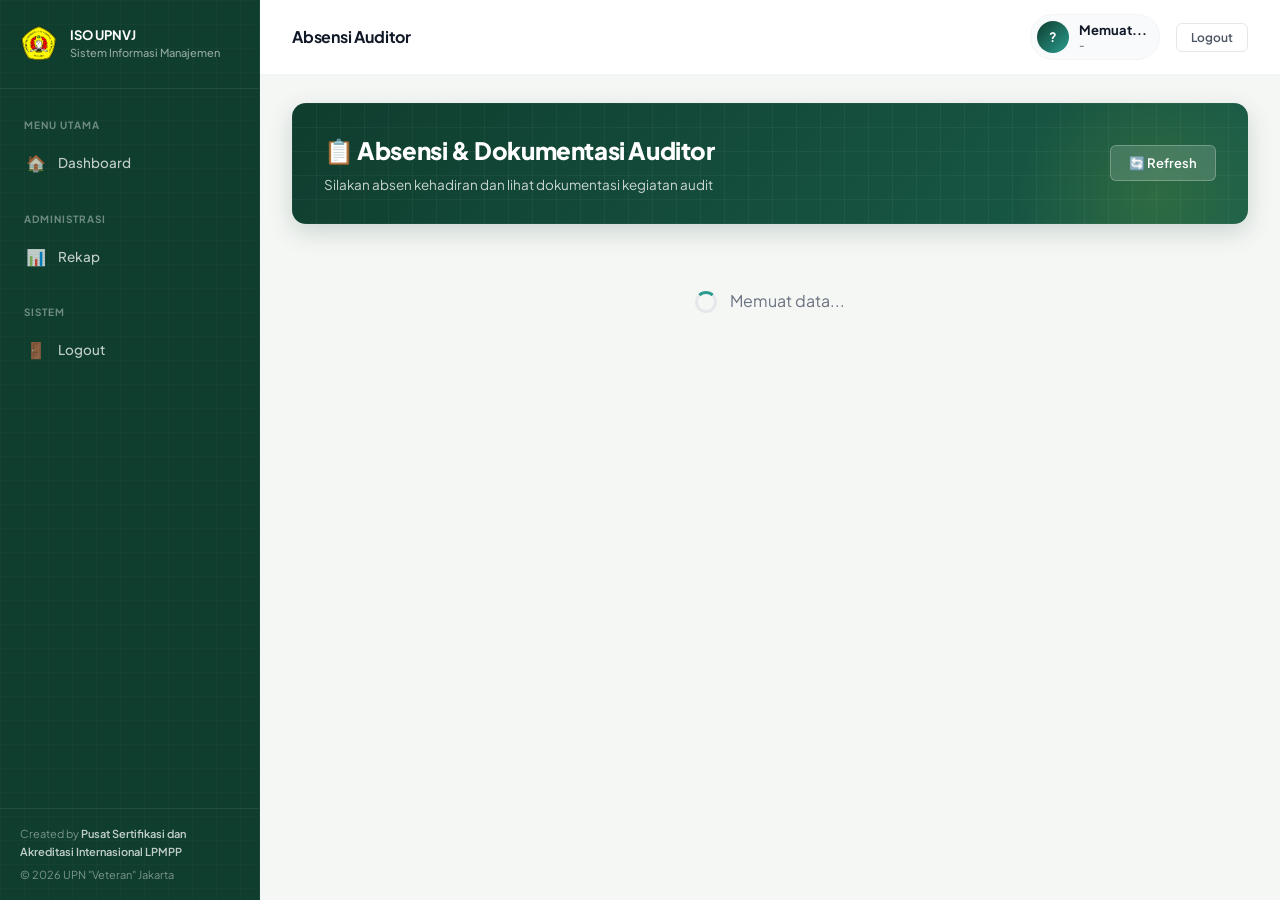
==== absensi.html @ cb674e56 "absensi tampilan" ====
<!DOCTYPE html>
<html lang="id">
<head>
  <meta charset="UTF-8">
  <meta name="viewport" content="width=device-width, initial-scale=1.0">
  <title>Absensi Auditor - Sistem Informasi Manajemen ISO UPNVJ</title>
  <link rel="stylesheet" href="assets/css/style.css">
  <link rel="icon" type="image/png" href="assets/img/logo-upn.png">
</head>
<body>

<div class="dashboard-layout">

  <!-- SIDEBAR -->
  <aside class="sidebar">
    <div class="sidebar-header">
      <div class="sidebar-brand">
        <img src="assets/img/logo-upn.png" alt="UPNVJ">
        <div class="sidebar-brand-text">
          ISO UPNVJ
          <small>Sistem Informasi Manajemen</small>
        </div>
      </div>
    </div>
    
    <nav class="sidebar-menu">
      <div class="sidebar-section-title">Menu Utama</div>
      <a href="dashboard.html"><span class="sidebar-menu-icon">🏠</span> Dashboard</a>
      <a href="verifikasi.html" id="sidebar-verifikasi" style="display:none;"><span class="sidebar-menu-icon">✅</span> Verifikasi</a>
      <a href="audit.html" id="sidebar-audit" style="display:none;"><span class="sidebar-menu-icon">🔍</span> Audit</a>
      <a href="absensi.html" class="active" id="sidebar-absensi" style="display:none;"><span class="sidebar-menu-icon">📋</span> Absensi</a>
      
      <div class="sidebar-section-title" style="margin-top:12px;">Administrasi</div>
      <a href="rekap.html"><span class="sidebar-menu-icon">📊</span> Rekap</a>
      <a href="manage-user.html" id="sidebar-manage-user" style="display:none;"><span class="sidebar-menu-icon">👥</span> Kelola User</a>
      <a href="manage-rtl.html" id="sidebar-manage-rtl" style="display:none;"><span class="sidebar-menu-icon">🔗</span> Kelola Link RTL</a>
      
      <div class="sidebar-section-title" style="margin-top:12px;">Sistem</div>
      <a href="#" onclick="logout();return false;"><span class="sidebar-menu-icon">🚪</span> Logout</a>
    </nav>
    
    <div class="sidebar-footer">
      Created by <strong>Pusat Sertifikasi dan Akreditasi Internasional LPMPP</strong>
      <div style="margin-top:6px;">© 2026 UPN "Veteran" Jakarta</div>
    </div>
  </aside>
  
  <!-- MAIN AREA -->
  <main class="main-area">
    
    <div class="topbar">
      <div class="topbar-left">
        <div class="topbar-page-title">Absensi Auditor</div>
      </div>
      <div class="topbar-right">
        <div class="user-chip">
          <div class="user-avatar" id="user-avatar">?</div>
          <div class="user-info">
            <div class="user-info-name" id="user-name">Memuat...</div>
            <div class="user-info-role" id="user-role">-</div>
          </div>
        </div>
        <button class="logout-btn" onclick="logout()">Logout</button>
      </div>
    </div>
    
    <div class="content">
      
      <!-- Page Header -->
      <div class="page-header">
        <div class="page-header-content">
          <div>
            <h1>📋 Absensi & Dokumentasi Auditor</h1>
            <p>Silakan absen kehadiran dan lihat dokumentasi kegiatan audit</p>
          </div>
          <div class="page-header-actions">
            <button class="btn" onclick="loadLinks(true)">🔄 Refresh</button>
          </div>
        </div>
      </div>
      
      <!-- Loading State -->
      <div id="loading" class="loading" style="padding:40px;">
        <span class="spinner"></span> Memuat data...
      </div>
      
      <!-- Card Absensi -->
      <div class="card" id="card-absensi" style="display:none;">
        <div class="card-header">
          <h2>📋 Link Absensi Auditor</h2>
          <span class="badge badge-info">Wajib Diisi</span>
        </div>
        <div style="margin-top:16px;">
          <p style="font-size:14px;color:#374151;line-height:1.6;margin-bottom:16px;">
            Silakan buka link di bawah untuk mengisi absensi kehadiran Anda sebagai auditor.
          </p>
          <div style="background:#F9FAFB;padding:14px;border-radius:8px;margin-bottom:16px;">
            <div style="font-size:11px;color:#6B7280;text-transform:uppercase;letter-spacing:0.5px;font-weight:700;margin-bottom:6px;">🔗 Link Absensi</div>
            <a id="link-absensi-url" href="#" target="_blank" style="color:#1E40AF;font-size:13px;word-break:break-all;display:block;margin-bottom:12px;">-</a>
          </div>
          <a id="btn-buka-absensi" href="#" target="_blank" class="btn btn-primary" style="background:#D97706;">
            🔗 Buka Link Absensi
          </a>
        </div>
      </div>
      
      <!-- Card Dokumentasi -->
      <div class="card" id="card-dokumentasi" style="display:none;background:linear-gradient(135deg,#ECFDF5 0%,#F0FDF4 100%);border-left:4px solid #059669;">
        <div class="card-header" style="border-bottom:1px solid #A7F3D0;">
          <h2 style="color:#065F46;">📸 Dokumentasi Kegiatan</h2>
          <span class="badge badge-success">Tersedia</span>
        </div>
        <div style="margin-top:16px;">
          <p style="font-size:14px;color:#064E3B;line-height:1.6;margin-bottom:16px;">
            Dokumentasi kegiatan audit dapat dilihat di link berikut. Silakan buka untuk melihat foto, video, dan materi terkait.
          </p>
          <div style="background:white;padding:14px;border-radius:8px;margin-bottom:16px;">
            <div style="font-size:11px;color:#6B7280;text-transform:uppercase;letter-spacing:0.5px;font-weight:700;margin-bottom:6px;">🔗 Link Dokumentasi</div>
            <a id="link-dokumentasi-url" href="#" target="_blank" style="color:#1E40AF;font-size:13px;word-break:break-all;display:block;margin-bottom:12px;">-</a>
          </div>
          <a id="btn-buka-dokumentasi" href="#" target="_blank" class="btn btn-primary" style="background:#059669;">
            📸 Buka Dokumentasi
          </a>
        </div>
      </div>
      
      <!-- Empty State (kalau tidak ada link) -->
      <div class="card" id="card-empty" style="display:none;">
        <div class="empty-state" style="padding:60px 20px;">
          <div style="font-size:48px;margin-bottom:12px;">📭</div>
          <h3 style="color:#374151;margin-bottom:8px;">Belum Ada Link Absensi & Dokumentasi</h3>
          <p style="color:#6B7280;font-size:14px;">Administrator belum mengatur link absensi atau dokumentasi untuk tahun ini.</p>
          <p style="color:#6B7280;font-size:13px;margin-top:8px;">Silakan hubungi admin ISO untuk informasi lebih lanjut.</p>
        </div>
      </div>
      
    </div>
  </main>
</div>

<script src="assets/js/config.js"></script>
<script src="assets/js/api.js"></script>
<script src="assets/js/absensi.js"></script>

</body>
</html>
---- assets/css/style.css ----
@import url('https://fonts.googleapis.com/css2?family=Plus+Jakarta+Sans:wght@300;400;500;600;700;800&display=swap');

:root {
  --green-darkest: #0A2A1F;
  --green-dark: #0F3D2E;
  --green-primary: #1A5D4A;
  --green-medium: #2A9D8F;
  --green-light: #7DCFB6;
  --green-accent: #A7D129;
  --cream: #F5F7F5;
  --white: #FFFFFF;
  --gray-50: #F9FAFB;
  --gray-100: #F3F4F6;
  --gray-200: #E5E7EB;
  --gray-300: #D1D5DB;
  --gray-400: #9CA3AF;
  --gray-500: #6B7280;
  --gray-600: #4B5563;
  --gray-700: #374151;
  --gray-800: #1F2937;
  --gray-900: #111827;
  --success: #059669;
  --success-bg: #D1FAE5;
  --warning: #D97706;
  --warning-bg: #FEF3C7;
  --danger: #DC2626;
  --danger-bg: #FEE2E2;
  --info: #0891B2;
  --info-bg: #CFFAFE;
  --shadow-sm: 0 1px 2px rgba(0,0,0,0.05);
  --shadow-md: 0 4px 6px rgba(0,0,0,0.07);
  --shadow-lg: 0 10px 25px rgba(0,0,0,0.08);
  --shadow-xl: 0 20px 40px rgba(0,0,0,0.1);
  --radius-sm: 6px;
  --radius-md: 10px;
  --radius-lg: 14px;
  --radius-xl: 20px;
}

* { margin: 0; padding: 0; box-sizing: border-box; }

body {
  font-family: 'Plus Jakarta Sans', -apple-system, BlinkMacSystemFont, 'Segoe UI', Roboto, sans-serif;
  background: var(--cream);
  color: var(--gray-800);
  line-height: 1.6;
  -webkit-font-smoothing: antialiased;
}

a { color: inherit; text-decoration: none; }

/* ============================================
   LOGIN PAGE - SPLIT LAYOUT
   ============================================ */

.login-wrapper {
  min-height: 100vh;
  display: grid;
  grid-template-columns: 55% 45%;
}

.login-left {
  background: var(--white);
  padding: 48px 72px;
  display: flex;
  flex-direction: column;
  justify-content: space-between;
  min-height: 100vh;
}

.login-brand {
  display: flex;
  align-items: center;
  gap: 12px;
}

.login-brand img {
  height: 48px;
  width: auto;
}

.login-brand-text {
  font-size: 15px;
  font-weight: 700;
  color: var(--green-dark);
  line-height: 1.3;
}

.login-brand-text small {
  display: block;
  font-size: 12px;
  font-weight: 500;
  color: var(--gray-500);
  margin-top: 2px;
}

.login-form-container {
  max-width: 440px;
  width: 100%;
  margin: 0 auto;
  padding: 40px 0;
}

/* Welcome Banner - Deep Green */
.welcome-banner {
  background: linear-gradient(135deg, #0F3D2E 0%, #1A5D4A 100%);
  color: white;
  padding: 32px 36px;
  border-radius: 18px;
  margin-bottom: 32px;
  position: relative;
  overflow: hidden;
  box-shadow: 0 12px 32px rgba(15, 61, 46, 0.22);
}

.welcome-banner::before {
  content: '';
  position: absolute;
  inset: 0;
  background-image: 
    linear-gradient(rgba(255,255,255,0.05) 1px, transparent 1px),
    linear-gradient(90deg, rgba(255,255,255,0.05) 1px, transparent 1px);
  background-size: 24px 24px;
  pointer-events: none;
}

.welcome-banner::after {
  content: '';
  position: absolute;
  top: -50%;
  right: -20%;
  width: 280px;
  height: 280px;
  background: radial-gradient(circle, rgba(167,209,41,0.18) 0%, transparent 70%);
  pointer-events: none;
}

.welcome-banner-content {
  position: relative;
  z-index: 1;
}

.welcome-banner h1 {
  font-size: 28px;
  font-weight: 800;
  color: white;
  margin-bottom: 8px;
  letter-spacing: -0.5px;
  line-height: 1.2;
}

.welcome-banner p {
  font-size: 14px;
  color: rgba(255,255,255,0.78);
  line-height: 1.55;
  font-weight: 400;
  max-width: 380px;
}

.welcome-banner-accent {
  display: inline-block;
  width: 44px;
  height: 4px;
  background: #A7D129;
  border-radius: 2px;
  margin-top: 18px;
}

.google-btn-container {
  display: flex;
  justify-content: center;
  margin-bottom: 24px;
}

.google-btn-container > div {
  width: 100% !important;
  max-width: 400px;
}

.login-info {
  background: linear-gradient(135deg, #ECFDF5 0%, #F0FDF4 100%);
  border: 1px solid #A7F3D0;
  border-left: 4px solid #2A9D8F;
  color: #0F3D2E;
  padding: 14px 18px;
  border-radius: 10px;
  font-size: 13px;
  display: flex;
  gap: 10px;
  align-items: flex-start;
  line-height: 1.5;
}

.login-info-icon {
  font-size: 18px;
  flex-shrink: 0;
  line-height: 1;
}

.login-message {
  margin-top: 16px;
  font-size: 14px;
}

.login-footer {
  font-size: 12px;
  color: var(--gray-400);
  line-height: 1.7;
}

.login-footer .credit {
  color: var(--gray-600);
  font-weight: 500;
  margin-bottom: 6px;
}

.login-footer .credit strong {
  color: var(--green-dark);
  font-weight: 700;
}

/* Right Panel - Deep Green Branding */
.login-right {
  background: #0F3D2E;
  position: relative;
  overflow: hidden;
  display: flex;
  align-items: center;
  justify-content: center;
  padding: 60px 56px;
}

.login-right::before {
  content: '';
  position: absolute;
  inset: 0;
  background-image: 
    linear-gradient(rgba(255,255,255,0.04) 1px, transparent 1px),
    linear-gradient(90deg, rgba(255,255,255,0.04) 1px, transparent 1px);
  background-size: 32px 32px;
  pointer-events: none;
}

.login-right::after {
  content: '';
  position: absolute;
  top: -30%;
  right: -20%;
  width: 500px;
  height: 500px;
  background: radial-gradient(circle, rgba(42,157,143,0.25) 0%, transparent 70%);
  pointer-events: none;
}

.login-right-content {
  position: relative;
  z-index: 1;
  max-width: 440px;
  width: 100%;
}

.preview-card {
  background: rgba(255,255,255,0.98);
  border-radius: 20px;
  padding: 28px;
  box-shadow: 0 30px 60px rgba(0,0,0,0.3);
  margin-bottom: 40px;
  backdrop-filter: blur(10px);
}

.preview-card-header {
  display: flex;
  align-items: center;
  gap: 10px;
  padding-bottom: 16px;
  border-bottom: 1px solid var(--gray-100);
  margin-bottom: 20px;
}

.preview-card-header img {
  height: 28px;
}

.preview-card-title {
  font-size: 13px;
  font-weight: 700;
  color: #0F3D2E;
  letter-spacing: 0.3px;
}

.preview-stats {
  display: flex;
  justify-content: space-between;
  margin-bottom: 18px;
}

.preview-stat {
  text-align: center;
  flex: 1;
}

.preview-stat-value {
  font-size: 26px;
  font-weight: 800;
  color: #0F3D2E;
  line-height: 1;
  margin-bottom: 6px;
}

.preview-stat-label {
  font-size: 10px;
  text-transform: uppercase;
  letter-spacing: 0.6px;
  color: var(--gray-500);
  font-weight: 700;
}

.preview-progress-label {
  display: flex;
  justify-content: space-between;
  font-size: 11px;
  color: var(--gray-600);
  margin-bottom: 6px;
  font-weight: 600;
}

.preview-progress-bar {
  background: var(--gray-100);
  height: 8px;
  border-radius: 4px;
  overflow: hidden;
}

.preview-progress-fill {
  height: 100%;
  background: linear-gradient(90deg, #2A9D8F, #A7D129);
  width: 89%;
  border-radius: 4px;
}

.login-tagline {
  text-align: center;
  color: rgba(255,255,255,0.9);
}

.login-tagline h2 {
  font-size: 20px;
  font-weight: 700;
  line-height: 1.4;
  margin-bottom: 12px;
  letter-spacing: -0.3px;
}

.login-tagline p {
  font-size: 13px;
  color: rgba(255,255,255,0.65);
  line-height: 1.6;
}

.login-tagline-highlight {
  color: #A7D129;
  font-weight: 700;
}

/* ============================================
   NAVBAR (halaman lain)
   ============================================ */

.navbar {
  background: #0F3D2E;
  color: white;
  padding: 16px 0;
  box-shadow: var(--shadow-sm);
  position: sticky;
  top: 0;
  z-index: 100;
}

.navbar .container {
  max-width: 1200px;
  margin: 0 auto;
  padding: 0 24px;
  display: flex;
  justify-content: space-between;
  align-items: center;
}

.navbar-brand {
  font-size: 16px;
  font-weight: 700;
  display: flex;
  align-items: center;
  gap: 10px;
}

.navbar-brand img {
  height: 32px;
}

.navbar-user {
  display: flex;
  align-items: center;
  gap: 16px;
  font-size: 13px;
}

.navbar-user a {
  color: rgba(255,255,255,0.85);
  font-size: 13px;
  padding: 6px 12px;
  border-radius: 6px;
  transition: all 0.2s;
}

.navbar-user a:hover {
  background: rgba(255,255,255,0.1);
  color: white;
}

.navbar-user button {
  background: rgba(255,255,255,0.15);
  border: 1px solid rgba(255,255,255,0.2);
  color: white;
  padding: 6px 14px;
  border-radius: 6px;
  cursor: pointer;
  font-size: 13px;
  font-family: inherit;
  font-weight: 500;
  transition: all 0.2s;
}

.navbar-user button:hover {
  background: rgba(255,255,255,0.25);
}

.main-container {
  max-width: 1200px;
  margin: 0 auto;
  padding: 32px 24px;
}

.card {
  background: white;
  border-radius: 14px;
  padding: 24px;
  box-shadow: var(--shadow-sm);
  margin-bottom: 20px;
  border: 1px solid var(--gray-100);
}

.card-header {
  display: flex;
  justify-content: space-between;
  align-items: center;
  margin-bottom: 20px;
  padding-bottom: 16px;
  border-bottom: 1px solid var(--gray-100);
}

.card-header h2 {
  font-size: 17px;
  font-weight: 700;
  color: var(--gray-900);
  letter-spacing: -0.2px;
}

.btn {
  display: inline-flex;
  align-items: center;
  gap: 6px;
  padding: 9px 18px;
  border-radius: 6px;
  border: none;
  cursor: pointer;
  font-size: 13px;
  font-weight: 600;
  text-decoration: none;
  transition: all 0.2s;
  font-family: inherit;
  white-space: nowrap;
}

.btn-primary { background: #0F3D2E; color: white; }
.btn-primary:hover { background: #1A5D4A; transform: translateY(-1px); box-shadow: var(--shadow-md); }

.btn-secondary { background: var(--gray-100); color: var(--gray-700); }
.btn-secondary:hover { background: var(--gray-200); }

.btn-danger { background: var(--danger); color: white; }
.btn-danger:hover { background: #B91C1C; }

.btn-sm { padding: 6px 12px; font-size: 12px; }
.btn:disabled { opacity: 0.5; cursor: not-allowed; }

.table-wrapper { overflow-x: auto; }

table { width: 100%; border-collapse: collapse; font-size: 14px; }

table th {
  background: var(--gray-50);
  color: var(--gray-600);
  text-align: left;
  padding: 12px 16px;
  font-weight: 700;
  font-size: 11px;
  text-transform: uppercase;
  letter-spacing: 0.5px;
  border-bottom: 2px solid var(--gray-100);
  white-space: nowrap;
}

table td {
  padding: 14px 16px;
  border-bottom: 1px solid var(--gray-100);
  vertical-align: middle;
}

table tr:hover { background: var(--gray-50); }

.badge {
  display: inline-flex;
  align-items: center;
  gap: 4px;
  padding: 4px 10px;
  border-radius: 100px;
  font-size: 11px;
  font-weight: 700;
  white-space: nowrap;
  letter-spacing: 0.2px;
}

.badge-success { background: var(--success-bg); color: #065F46; }
.badge-warning { background: var(--warning-bg); color: #92400E; }
.badge-danger  { background: var(--danger-bg); color: #991B1B; }
.badge-info    { background: var(--info-bg); color: #155E75; }
.badge-gray    { background: var(--gray-100); color: var(--gray-600); }

.form-group { margin-bottom: 20px; }

.form-group label {
  display: block;
  margin-bottom: 6px;
  color: var(--gray-700);
  font-weight: 600;
  font-size: 13px;
}

.form-group input,
.form-group textarea,
.form-group select {
  width: 100%;
  padding: 10px 14px;
  border: 1.5px solid var(--gray-200);
  border-radius: 6px;
  font-size: 14px;
  font-family: inherit;
  transition: all 0.2s;
  background: white;
}

.form-group input:focus,
.form-group textarea:focus,
.form-group select:focus {
  outline: none;
  border-color: #2A9D8F;
  box-shadow: 0 0 0 4px rgba(42,157,143,0.12);
}

.form-group textarea { resize: vertical; min-height: 80px; }
.form-hint { font-size: 12px; color: var(--gray-500); margin-top: 4px; }

.filters {
  display: flex;
  gap: 10px;
  margin-bottom: 20px;
  flex-wrap: wrap;
  align-items: center;
}

.filters label { font-size: 13px; font-weight: 600; color: var(--gray-600); }

.filters select,
.filters input {
  padding: 9px 14px;
  border: 1.5px solid var(--gray-200);
  border-radius: 6px;
  font-size: 13px;
  font-family: inherit;
  background: white;
  transition: all 0.2s;
}

.filters select:focus,
.filters input:focus {
  outline: none;
  border-color: #2A9D8F;
  box-shadow: 0 0 0 4px rgba(42,157,143,0.12);
}

.progress-section { margin-bottom: 10px; }

.progress-stats {
  display: flex;
  justify-content: space-between;
  align-items: center;
  margin-bottom: 12px;
  font-size: 13px;
  color: var(--gray-600);
}

.progress-stats strong {
  color: #0F3D2E;
  font-size: 22px;
  font-weight: 800;
}

.progress-bar {
  background: var(--gray-100);
  height: 12px;
  border-radius: 6px;
  overflow: hidden;
}

.progress-fill {
  background: linear-gradient(90deg, #2A9D8F, #A7D129);
  height: 100%;
  transition: width 0.6s ease;
  border-radius: 6px;
}

.alert {
  padding: 12px 16px;
  border-radius: 10px;
  margin-bottom: 16px;
  font-size: 13px;
  border-left: 4px solid;
}

.alert-success { background: var(--success-bg); color: #065F46; border-color: var(--success); }
.alert-error   { background: var(--danger-bg); color: #991B1B; border-color: var(--danger); }
.alert-info    { background: var(--info-bg); color: #155E75; border-color: var(--info); }

.loading { text-align: center; padding: 40px; color: var(--gray-500); }

.spinner {
  display: inline-block;
  width: 22px;
  height: 22px;
  border: 3px solid var(--gray-200);
  border-top-color: #2A9D8F;
  border-radius: 50%;
  animation: spin 0.8s linear infinite;
  vertical-align: middle;
  margin-right: 10px;
}

@keyframes spin { to { transform: rotate(360deg); } }

.toast {
  position: fixed;
  bottom: 24px;
  right: 24px;
  background: var(--gray-900);
  color: white;
  padding: 14px 20px;
  border-radius: 10px;
  font-size: 13px;
  box-shadow: var(--shadow-xl);
  z-index: 9999;
  animation: slideIn 0.3s ease;
  font-weight: 500;
}

.toast.success { background: var(--success); }
.toast.error   { background: var(--danger); }

@keyframes slideIn {
  from { transform: translateX(100%); opacity: 0; }
  to { transform: translateX(0); opacity: 1; }
}

.empty-state { text-align: center; padding: 60px 20px; color: var(--gray-500); }
.empty-state > div:first-child { font-size: 48px; margin-bottom: 12px; }

.modal-overlay {
  position: fixed;
  inset: 0;
  background: rgba(15,23,42,0.6);
  display: none;
  align-items: center;
  justify-content: center;
  z-index: 1000;
  padding: 20px;
  backdrop-filter: blur(4px);
}

.modal-overlay.show { display: flex; }

.modal {
  background: white;
  border-radius: 14px;
  padding: 28px;
  max-width: 500px;
  width: 100%;
  max-height: 90vh;
  overflow-y: auto;
  box-shadow: var(--shadow-xl);
}

.modal h3 {
  margin-bottom: 20px;
  color: var(--gray-900);
  font-size: 18px;
  font-weight: 700;
}

.modal-actions {
  display: flex;
  gap: 10px;
  justify-content: flex-end;
  margin-top: 24px;
}

/* ============================================
   RESPONSIVE
   ============================================ */

@media (max-width: 1024px) {
  .login-wrapper { grid-template-columns: 1fr; }
  .login-right { display: none; }
  .login-left { padding: 40px 24px; }
}

@media (max-width: 768px) {
  .navbar .container { flex-direction: column; gap: 10px; align-items: flex-start; }
  .card { padding: 16px; }
  table th, table td { padding: 10px 12px; }
  .card-header { flex-direction: column; gap: 10px; align-items: flex-start; }
  .login-left { padding: 30px 20px; }
  .welcome-banner { padding: 24px; }
  .welcome-banner h1 { font-size: 22px; }
}

@media print {
  .navbar, .filters, .btn { display: none !important; }
  body { background: white; }
  .card { box-shadow: none; border: 1px solid var(--gray-200); }
}

/* ============================================
   DASHBOARD LAYOUT
   ============================================ */

.dashboard-layout {
  display: grid;
  grid-template-columns: 260px 1fr;
  min-height: 100vh;
}

/* ===== SIDEBAR ===== */
.sidebar {
  background: #0F3D2E;
  color: white;
  display: flex;
  flex-direction: column;
  position: fixed;
  top: 0;
  left: 0;
  width: 260px;
  height: 100vh;
  z-index: 100;
  overflow-y: auto;
  border-right: 1px solid rgba(255,255,255,0.05);
}

.sidebar::before {
  content: '';
  position: absolute;
  inset: 0;
  background-image: 
    linear-gradient(rgba(255,255,255,0.02) 1px, transparent 1px),
    linear-gradient(90deg, rgba(255,255,255,0.02) 1px, transparent 1px);
  background-size: 24px 24px;
  pointer-events: none;
}

.sidebar-header {
  padding: 24px 20px;
  border-bottom: 1px solid rgba(255,255,255,0.08);
  position: relative;
  z-index: 1;
}

.sidebar-brand {
  display: flex;
  align-items: center;
  gap: 12px;
}

.sidebar-brand img {
  height: 40px;
  width: auto;
}

.sidebar-brand-text {
  font-size: 13px;
  font-weight: 700;
  line-height: 1.3;
  color: white;
}

.sidebar-brand-text small {
  display: block;
  font-size: 11px;
  font-weight: 500;
  color: rgba(255,255,255,0.55);
  margin-top: 2px;
}

.sidebar-menu {
  flex: 1;
  padding: 16px 12px;
  position: relative;
  z-index: 1;
}

.sidebar-section-title {
  font-size: 10px;
  text-transform: uppercase;
  letter-spacing: 1px;
  color: rgba(255,255,255,0.4);
  font-weight: 700;
  padding: 12px 12px 6px;
}

.sidebar-menu a {
  display: flex;
  align-items: center;
  gap: 12px;
  padding: 11px 14px;
  border-radius: 8px;
  font-size: 13.5px;
  font-weight: 500;
  color: rgba(255,255,255,0.75);
  transition: all 0.15s ease;
  margin-bottom: 2px;
  position: relative;
}

.sidebar-menu a:hover {
  background: rgba(255,255,255,0.08);
  color: white;
}

.sidebar-menu a.active {
  background: rgba(167,209,41,0.15);
  color: white;
  font-weight: 600;
}

.sidebar-menu a.active::before {
  content: '';
  position: absolute;
  left: 0;
  top: 50%;
  transform: translateY(-50%);
  width: 3px;
  height: 20px;
  background: #A7D129;
  border-radius: 0 3px 3px 0;
}

.sidebar-menu-icon {
  font-size: 16px;
  width: 20px;
  text-align: center;
}

.sidebar-footer {
  padding: 16px 20px;
  border-top: 1px solid rgba(255,255,255,0.08);
  font-size: 11px;
  color: rgba(255,255,255,0.45);
  line-height: 1.6;
  position: relative;
  z-index: 1;
}

.sidebar-footer strong {
  color: rgba(255,255,255,0.75);
  font-weight: 600;
}

/* ===== MAIN AREA ===== */
.main-area {
  grid-column: 2;
  background: #F5F7F5;
  min-height: 100vh;
}

/* ===== TOPBAR ===== */
.topbar {
  background: white;
  padding: 14px 32px;
  display: flex;
  justify-content: space-between;
  align-items: center;
  border-bottom: 1px solid var(--gray-100);
  position: sticky;
  top: 0;
  z-index: 50;
}

.topbar-left {
  display: flex;
  align-items: center;
  gap: 16px;
}

.topbar-page-title {
  font-size: 16px;
  font-weight: 700;
  color: var(--gray-900);
  letter-spacing: -0.2px;
}

.topbar-right {
  display: flex;
  align-items: center;
  gap: 16px;
}

.user-chip {
  display: flex;
  align-items: center;
  gap: 10px;
  padding: 6px 12px 6px 6px;
  background: var(--gray-50);
  border-radius: 100px;
  border: 1px solid var(--gray-100);
}

.user-avatar {
  width: 32px;
  height: 32px;
  border-radius: 50%;
  background: linear-gradient(135deg, #0F3D2E, #2A9D8F);
  color: white;
  display: flex;
  align-items: center;
  justify-content: center;
  font-size: 13px;
  font-weight: 700;
}

.user-info {
  display: flex;
  flex-direction: column;
  line-height: 1.2;
}

.user-info-name {
  font-size: 13px;
  font-weight: 700;
  color: var(--gray-900);
}

.user-info-role {
  font-size: 10px;
  color: var(--gray-500);
  text-transform: uppercase;
  letter-spacing: 0.3px;
  font-weight: 600;
}

.logout-btn {
  background: transparent;
  border: 1px solid var(--gray-200);
  color: var(--gray-600);
  padding: 6px 14px;
  border-radius: 6px;
  font-size: 12px;
  font-weight: 600;
  cursor: pointer;
  font-family: inherit;
  transition: all 0.15s;
}

.logout-btn:hover {
  background: var(--danger-bg);
  border-color: var(--danger);
  color: var(--danger);
}

/* ===== CONTENT ===== */
.content {
  padding: 28px 32px;
  max-width: 1400px;
}

/* Welcome Card */
.welcome-card {
  background: linear-gradient(135deg, #0F3D2E 0%, #1A5D4A 100%);
  color: white;
  padding: 26px 30px;
  border-radius: 14px;
  margin-bottom: 24px;
  position: relative;
  overflow: hidden;
  box-shadow: 0 8px 24px rgba(15, 61, 46, 0.18);
}

.welcome-card::before {
  content: '';
  position: absolute;
  inset: 0;
  background-image: 
    linear-gradient(rgba(255,255,255,0.04) 1px, transparent 1px),
    linear-gradient(90deg, rgba(255,255,255,0.04) 1px, transparent 1px);
  background-size: 24px 24px;
  pointer-events: none;
}

.welcome-card::after {
  content: '';
  position: absolute;
  top: -40%;
  right: -10%;
  width: 300px;
  height: 300px;
  background: radial-gradient(circle, rgba(167,209,41,0.15) 0%, transparent 70%);
  pointer-events: none;
}

.welcome-card-content {
  position: relative;
  z-index: 1;
}

.welcome-card h2 {
  font-size: 22px;
  font-weight: 800;
  margin-bottom: 6px;
  letter-spacing: -0.3px;
}

.welcome-card p {
  font-size: 13.5px;
  color: rgba(255,255,255,0.78);
  line-height: 1.5;
}

/* Stat Cards Grid */
.stats-grid {
  display: grid;
  grid-template-columns: repeat(4, 1fr);
  gap: 16px;
  margin-bottom: 24px;
}

.stat-card {
  background: white;
  padding: 20px;
  border-radius: 12px;
  box-shadow: var(--shadow-sm);
  border: 1px solid var(--gray-100);
  position: relative;
  overflow: hidden;
  transition: all 0.2s;
}

.stat-card:hover {
  transform: translateY(-2px);
  box-shadow: var(--shadow-md);
}

.stat-card-header {
  display: flex;
  justify-content: space-between;
  align-items: flex-start;
  margin-bottom: 12px;
}

.stat-card-icon {
  width: 38px;
  height: 38px;
  border-radius: 10px;
  display: flex;
  align-items: center;
  justify-content: center;
  font-size: 18px;
}

.stat-card-icon.green { background: rgba(15,61,46,0.08); }
.stat-card-icon.mint  { background: rgba(42,157,143,0.12); }
.stat-card-icon.lime  { background: rgba(167,209,41,0.18); }
.stat-card-icon.amber { background: rgba(217,119,6,0.12); }

.stat-card-value {
  font-size: 28px;
  font-weight: 800;
  color: var(--gray-900);
  line-height: 1;
  margin-bottom: 6px;
  letter-spacing: -0.5px;
}

.stat-card-label {
  font-size: 12px;
  color: var(--gray-500);
  font-weight: 600;
  text-transform: uppercase;
  letter-spacing: 0.4px;
}

/* Progress Card */
.progress-card {
  background: white;
  padding: 22px 26px;
  border-radius: 12px;
  box-shadow: var(--shadow-sm);
  border: 1px solid var(--gray-100);
  margin-bottom: 24px;
}

.progress-card-header {
  display: flex;
  justify-content: space-between;
  align-items: center;
  margin-bottom: 14px;
}

.progress-card-title {
  font-size: 14px;
  font-weight: 700;
  color: var(--gray-900);
}

.progress-card-value {
  font-size: 20px;
  font-weight: 800;
  color: #0F3D2E;
}

.progress-bar-large {
  height: 14px;
  background: var(--gray-100);
  border-radius: 7px;
  overflow: hidden;
  position: relative;
}

.progress-fill-large {
  height: 100%;
  background: linear-gradient(90deg, #2A9D8F, #A7D129);
  border-radius: 7px;
  transition: width 0.8s ease;
  position: relative;
}

.progress-fill-large::after {
  content: '';
  position: absolute;
  top: 0;
  left: 0;
  right: 0;
  bottom: 0;
  background: linear-gradient(90deg, transparent, rgba(255,255,255,0.3), transparent);
  animation: shimmer 2s infinite;
}

@keyframes shimmer {
  0% { transform: translateX(-100%); }
  100% { transform: translateX(100%); }
}

/* ===== TABLE CARD ===== */
.table-card {
  background: white;
  border-radius: 12px;
  box-shadow: var(--shadow-sm);
  border: 1px solid var(--gray-100);
  overflow: hidden;
}

.table-card-header {
  padding: 20px 24px;
  display: flex;
  justify-content: space-between;
  align-items: center;
  border-bottom: 1px solid var(--gray-100);
  flex-wrap: wrap;
  gap: 12px;
}

.table-card-title {
  font-size: 15px;
  font-weight: 700;
  color: var(--gray-900);
  letter-spacing: -0.2px;
}

.table-filters {
  display: flex;
  gap: 8px;
  flex-wrap: wrap;
  align-items: center;
}

.table-filters select,
.table-filters input {
  padding: 7px 12px;
  border: 1.5px solid var(--gray-200);
  border-radius: 6px;
  font-size: 12.5px;
  font-family: inherit;
  background: white;
  transition: all 0.15s;
}

.table-filters select:focus,
.table-filters input:focus {
  outline: none;
  border-color: #2A9D8F;
  box-shadow: 0 0 0 3px rgba(42,157,143,0.1);
}

/* Table icons for file type */
.doc-name-cell {
  display: flex;
  align-items: center;
  gap: 10px;
}

.doc-icon {
  width: 30px;
  height: 30px;
  border-radius: 6px;
  display: flex;
  align-items: center;
  justify-content: center;
  font-size: 14px;
  flex-shrink: 0;
  background: var(--gray-100);
}

.doc-icon.pdf { background: #FEE2E2; }
.doc-icon.doc { background: #DBEAFE; }
.doc-icon.xls { background: #D1FAE5; }
.doc-icon.folder { background: #FEF3C7; }

/* ===== RESPONSIVE DASHBOARD ===== */
@media (max-width: 1024px) {
  .dashboard-layout {
    grid-template-columns: 1fr;
  }
  
  .sidebar {
    position: relative;
    width: 100%;
    height: auto;
  }
  
  .main-area {
    grid-column: 1;
  }
  
  .stats-grid {
    grid-template-columns: repeat(2, 1fr);
  }
  
  .content {
    padding: 20px;
  }
}

@media (max-width: 640px) {
  .stats-grid {
    grid-template-columns: 1fr;
  }
  
  .topbar {
    padding: 12px 16px;
    flex-direction: column;
    align-items: flex-start;
    gap: 10px;
  }
  
  .topbar-right {
    width: 100%;
    justify-content: space-between;
  }
  
  .user-chip {
    padding: 4px 10px 4px 4px;
  }
  
  .user-info { display: none; }
}

/* ============================================
   REKAP PAGE
   ============================================ */

.page-header {
  background: linear-gradient(135deg, #0F3D2E 0%, #1A5D4A 100%);
  color: white;
  padding: 28px 32px;
  border-radius: 14px;
  margin-bottom: 24px;
  position: relative;
  overflow: hidden;
  box-shadow: 0 8px 24px rgba(15, 61, 46, 0.18);
}

.page-header::before {
  content: '';
  position: absolute;
  inset: 0;
  background-image: 
    linear-gradient(rgba(255,255,255,0.04) 1px, transparent 1px),
    linear-gradient(90deg, rgba(255,255,255,0.04) 1px, transparent 1px);
  background-size: 24px 24px;
  pointer-events: none;
}

.page-header::after {
  content: '';
  position: absolute;
  top: -40%;
  right: -5%;
  width: 280px;
  height: 280px;
  background: radial-gradient(circle, rgba(167,209,41,0.15) 0%, transparent 70%);
  pointer-events: none;
}

.page-header-content {
  position: relative;
  z-index: 1;
  display: flex;
  justify-content: space-between;
  align-items: center;
  gap: 20px;
  flex-wrap: wrap;
}

.page-header h1 {
  font-size: 24px;
  font-weight: 800;
  margin-bottom: 6px;
  letter-spacing: -0.4px;
  color: white;
}

.page-header p {
  font-size: 13.5px;
  color: rgba(255,255,255,0.78);
  line-height: 1.5;
}

.page-header-actions {
  display: flex;
  gap: 8px;
  position: relative;
  z-index: 1;
}

.page-header-actions .btn {
  background: rgba(255,255,255,0.15);
  border: 1px solid rgba(255,255,255,0.25);
  color: white;
  backdrop-filter: blur(8px);
}

.page-header-actions .btn:hover {
  background: rgba(255,255,255,0.25);
  transform: translateY(-1px);
}

/* Score range chips */
.score-chip {
  display: inline-flex;
  align-items: center;
  gap: 6px;
  padding: 4px 10px;
  border-radius: 100px;
  font-size: 11px;
  font-weight: 700;
}

.score-chip.excellent { background: var(--success-bg); color: #065F46; }
.score-chip.good      { background: var(--warning-bg); color: #92400E; }
.score-chip.poor      { background: var(--danger-bg); color: #991B1B; }

/* Progress mini bar di tabel */
.mini-progress {
  display: flex;
  align-items: center;
  gap: 8px;
  font-size: 12px;
}

.mini-progress-bar {
  flex: 1;
  height: 6px;
  background: var(--gray-100);
  border-radius: 3px;
  overflow: hidden;
  min-width: 60px;
}

.mini-progress-fill {
  height: 100%;
  border-radius: 3px;
  transition: width 0.4s ease;
}

.mini-progress-fill.excellent { background: linear-gradient(90deg, #2A9D8F, #A7D129); }
.mini-progress-fill.good      { background: linear-gradient(90deg, #F59E0B, #FBBF24); }
.mini-progress-fill.poor      { background: linear-gradient(90deg, #DC2626, #EF4444); }

/* Big score display */
.score-value {
  font-size: 15px;
  font-weight: 800;
  color: var(--gray-900);
  font-variant-numeric: tabular-nums;
}

.score-value.excellent { color: #059669; }
.score-value.good      { color: #D97706; }
.score-value.poor      { color: #DC2626; }

/* ===== Sub-items dalam tabel ===== */
.doc-parent {
  cursor: pointer;
  transition: background 0.15s;
}

.doc-child {
  background: #FAFAFA;
}

.doc-child:hover {
  background: #F0FDF4;
}

.doc-child td {
  border-bottom: 1px solid var(--gray-100);
}

/* ===== Modal Detail ===== */
.modal-overlay {
  position: fixed;
  inset: 0;
  background: rgba(15,23,42,0.6);
  display: none;
  align-items: center;
  justify-content: center;
  z-index: 1000;
  padding: 20px;
  backdrop-filter: blur(4px);
}

.modal-overlay.show {
  display: flex;
}

.modal {
  background: white;
  border-radius: 14px;
  padding: 24px;
  max-width: 600px;
  width: 100%;
  max-height: 90vh;
  overflow-y: auto;
  box-shadow: 0 20px 40px rgba(0,0,0,0.2);
}

.modal h3 {
  margin-bottom: 16px;
  color: var(--gray-900);
  font-size: 18px;
  font-weight: 700;
}

.badge small {
  display: block;
  font-size: 10px;
  font-weight: 500;
  opacity: 0.85;
  margin-top: 2px;
}

/* ===== Chart Toggle ===== */
.chart-toggle-btn {
  background: transparent;
  border: none;
  padding: 8px 16px;
  border-radius: 6px;
  cursor: pointer;
  font-family: inherit;
  font-size: 13px;
  font-weight: 600;
  color: #6B7280;
  transition: all 0.2s;
}

.chart-toggle-btn:hover {
  color: #0F3D2E;
}

.chart-toggle-btn.active {
  background: white;
  color: #0F3D2E;
  box-shadow: 0 1px 3px rgba(0,0,0,0.1);
}

/* Chart Legend Donut */
.donut-legend-item {
  display: flex;
  align-items: center;
  gap: 10px;
  padding: 8px 0;
  font-size: 13px;
}

.donut-legend-color {
  width: 12px;
  height: 12px;
  border-radius: 3px;
  flex-shrink: 0;
}

.donut-legend-label {
  flex: 1;
  color: #374151;
  font-weight: 500;
}

.donut-legend-value {
  font-weight: 700;
  color: #0F3D2E;
}

@media (max-width: 768px) {
  #chart-bar {
    max-height: 300px !important;
  }
  
  #chart-donut {
    max-height: 250px !important;
    max-width: 250px !important;
  }
}
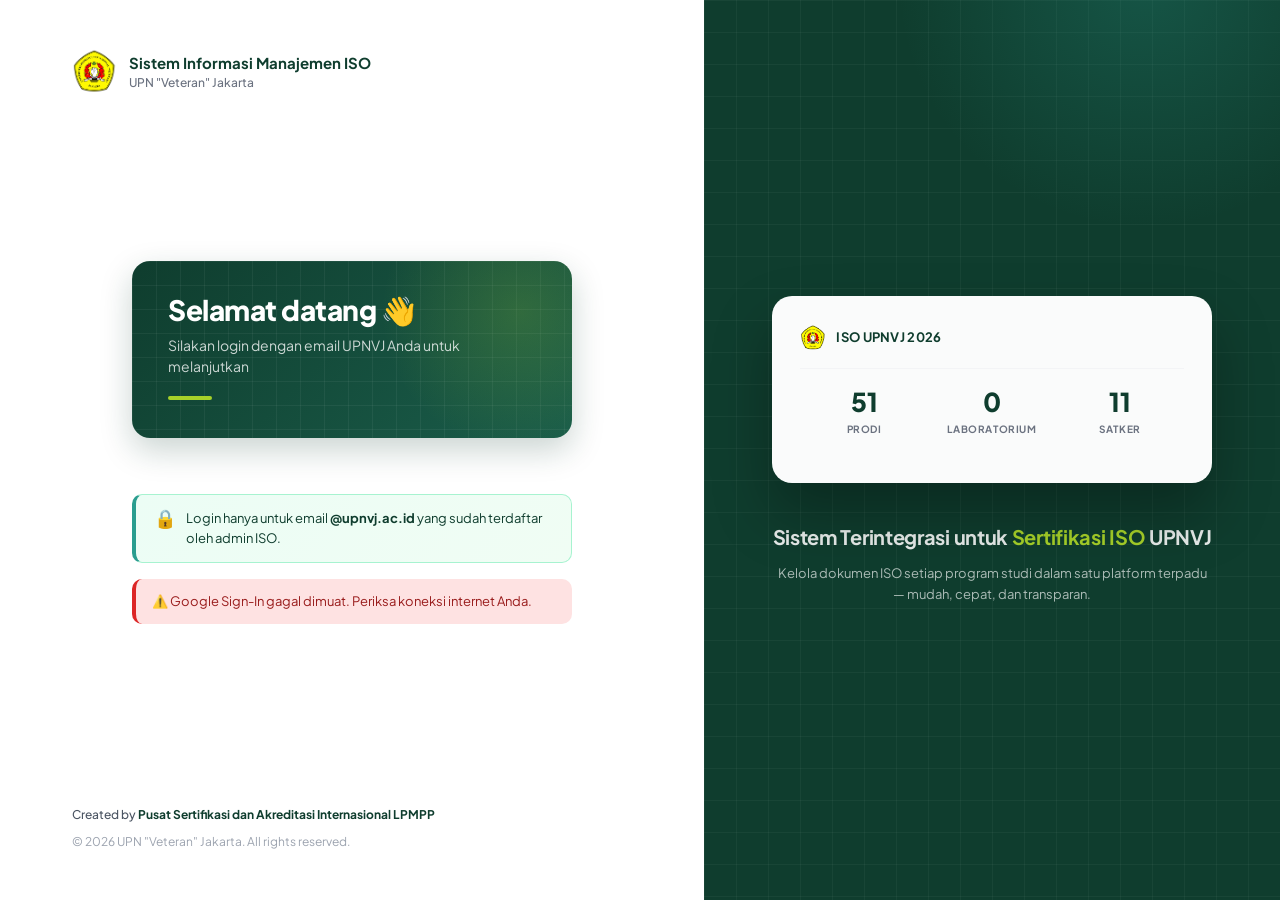
==== commit d06680d7: "last fix" ====
--- a/absensi.html
+++ b/absensi.html
@@ -3,7 +3,7 @@
 <head>
   <meta charset="UTF-8">
   <meta name="viewport" content="width=device-width, initial-scale=1.0">
-  <title>Absensi Auditor - Sistem Informasi Manajemen ISO UPNVJ</title>
+  <title>Presensi Auditor - Sistem Informasi Manajemen ISO UPNVJ</title>
   <link rel="stylesheet" href="assets/css/style.css">
   <link rel="icon" type="image/png" href="assets/img/logo-upn.png">
 </head>
@@ -28,10 +28,13 @@
       <a href="dashboard.html"><span class="sidebar-menu-icon">🏠</span> Dashboard</a>
       <a href="verifikasi.html" id="sidebar-verifikasi" style="display:none;"><span class="sidebar-menu-icon">✅</span> Verifikasi</a>
       <a href="audit.html" id="sidebar-audit" style="display:none;"><span class="sidebar-menu-icon">🔍</span> Audit</a>
-      <a href="absensi.html" class="active" id="sidebar-absensi" style="display:none;"><span class="sidebar-menu-icon">📋</span> Absensi</a>
+      <a href="absensi.html" class="active" id="sidebar-absensi" style="display:none;"><span class="sidebar-menu-icon">📋</span> Presensi</a>
       
       <div class="sidebar-section-title" style="margin-top:12px;">Administrasi</div>
-      <a href="rekap.html"><span class="sidebar-menu-icon">📊</span> Rekap</a>
+      <a href="rekap.html" id="sidebar-rekap" style="display:none;">
+        <span class="sidebar-menu-icon">📊</span>
+        Rekap
+      </a>
       <a href="manage-user.html" id="sidebar-manage-user" style="display:none;"><span class="sidebar-menu-icon">👥</span> Kelola User</a>
       <a href="manage-rtl.html" id="sidebar-manage-rtl" style="display:none;"><span class="sidebar-menu-icon">🔗</span> Kelola Link RTL</a>
       
@@ -50,7 +53,7 @@
     
     <div class="topbar">
       <div class="topbar-left">
-        <div class="topbar-page-title">Absensi Auditor</div>
+        <div class="topbar-page-title">Presensi Auditor</div>
       </div>
       <div class="topbar-right">
         <div class="user-chip">
@@ -70,8 +73,8 @@
       <div class="page-header">
         <div class="page-header-content">
           <div>
-            <h1>📋 Absensi & Dokumentasi Auditor</h1>
-            <p>Silakan absen kehadiran dan lihat dokumentasi kegiatan audit</p>
+            <h1>📋 Presensi & Dokumentasi Auditor</h1>
+            <p>Silakan isi presensi kehadiran dan lihat dokumentasi kegiatan audit</p>
           </div>
           <div class="page-header-actions">
             <button class="btn" onclick="loadLinks(true)">🔄 Refresh</button>
@@ -84,22 +87,22 @@
         <span class="spinner"></span> Memuat data...
       </div>
       
-      <!-- Card Absensi -->
+      <!-- Card Presensi -->
       <div class="card" id="card-absensi" style="display:none;">
         <div class="card-header">
-          <h2>📋 Link Absensi Auditor</h2>
+          <h2>📋 Presensi Kegiatan Audit Surveillance ISO</h2>
           <span class="badge badge-info">Wajib Diisi</span>
         </div>
         <div style="margin-top:16px;">
           <p style="font-size:14px;color:#374151;line-height:1.6;margin-bottom:16px;">
-            Silakan buka link di bawah untuk mengisi absensi kehadiran Anda sebagai auditor.
+             Silahkan upload lembar presensi kegiatan audit pada link gdrive berikut
           </p>
           <div style="background:#F9FAFB;padding:14px;border-radius:8px;margin-bottom:16px;">
-            <div style="font-size:11px;color:#6B7280;text-transform:uppercase;letter-spacing:0.5px;font-weight:700;margin-bottom:6px;">🔗 Link Absensi</div>
+            <div style="font-size:11px;color:#6B7280;text-transform:uppercase;letter-spacing:0.5px;font-weight:700;margin-bottom:6px;">🔗 Link Presensi</div>
             <a id="link-absensi-url" href="#" target="_blank" style="color:#1E40AF;font-size:13px;word-break:break-all;display:block;margin-bottom:12px;">-</a>
           </div>
           <a id="btn-buka-absensi" href="#" target="_blank" class="btn btn-primary" style="background:#D97706;">
-            🔗 Buka Link Absensi
+            🔗 Buka Link Presensi
           </a>
         </div>
       </div>
@@ -107,12 +110,12 @@
       <!-- Card Dokumentasi -->
       <div class="card" id="card-dokumentasi" style="display:none;background:linear-gradient(135deg,#ECFDF5 0%,#F0FDF4 100%);border-left:4px solid #059669;">
         <div class="card-header" style="border-bottom:1px solid #A7F3D0;">
-          <h2 style="color:#065F46;">📸 Dokumentasi Kegiatan</h2>
+          <h2 style="color:#065F46;">📸 Dokumentasi Kegiatan Audit Surveillance ISO</h2>
           <span class="badge badge-success">Tersedia</span>
         </div>
         <div style="margin-top:16px;">
           <p style="font-size:14px;color:#064E3B;line-height:1.6;margin-bottom:16px;">
-            Dokumentasi kegiatan audit dapat dilihat di link berikut. Silakan buka untuk melihat foto, video, dan materi terkait.
+            Silahkan upload foto dokumentasi kegiatan audit pada link gdrive berikut
           </p>
           <div style="background:white;padding:14px;border-radius:8px;margin-bottom:16px;">
             <div style="font-size:11px;color:#6B7280;text-transform:uppercase;letter-spacing:0.5px;font-weight:700;margin-bottom:6px;">🔗 Link Dokumentasi</div>
@@ -128,8 +131,8 @@
       <div class="card" id="card-empty" style="display:none;">
         <div class="empty-state" style="padding:60px 20px;">
           <div style="font-size:48px;margin-bottom:12px;">📭</div>
-          <h3 style="color:#374151;margin-bottom:8px;">Belum Ada Link Absensi & Dokumentasi</h3>
-          <p style="color:#6B7280;font-size:14px;">Administrator belum mengatur link absensi atau dokumentasi untuk tahun ini.</p>
+          <h3 style="color:#374151;margin-bottom:8px;">Belum Ada Link Presensi & Dokumentasi</h3>
+          <p style="color:#6B7280;font-size:14px;">Administrator belum mengatur link presensi atau dokumentasi untuk tahun ini.</p>
           <p style="color:#6B7280;font-size:13px;margin-top:8px;">Silakan hubungi admin ISO untuk informasi lebih lanjut.</p>
         </div>
       </div>
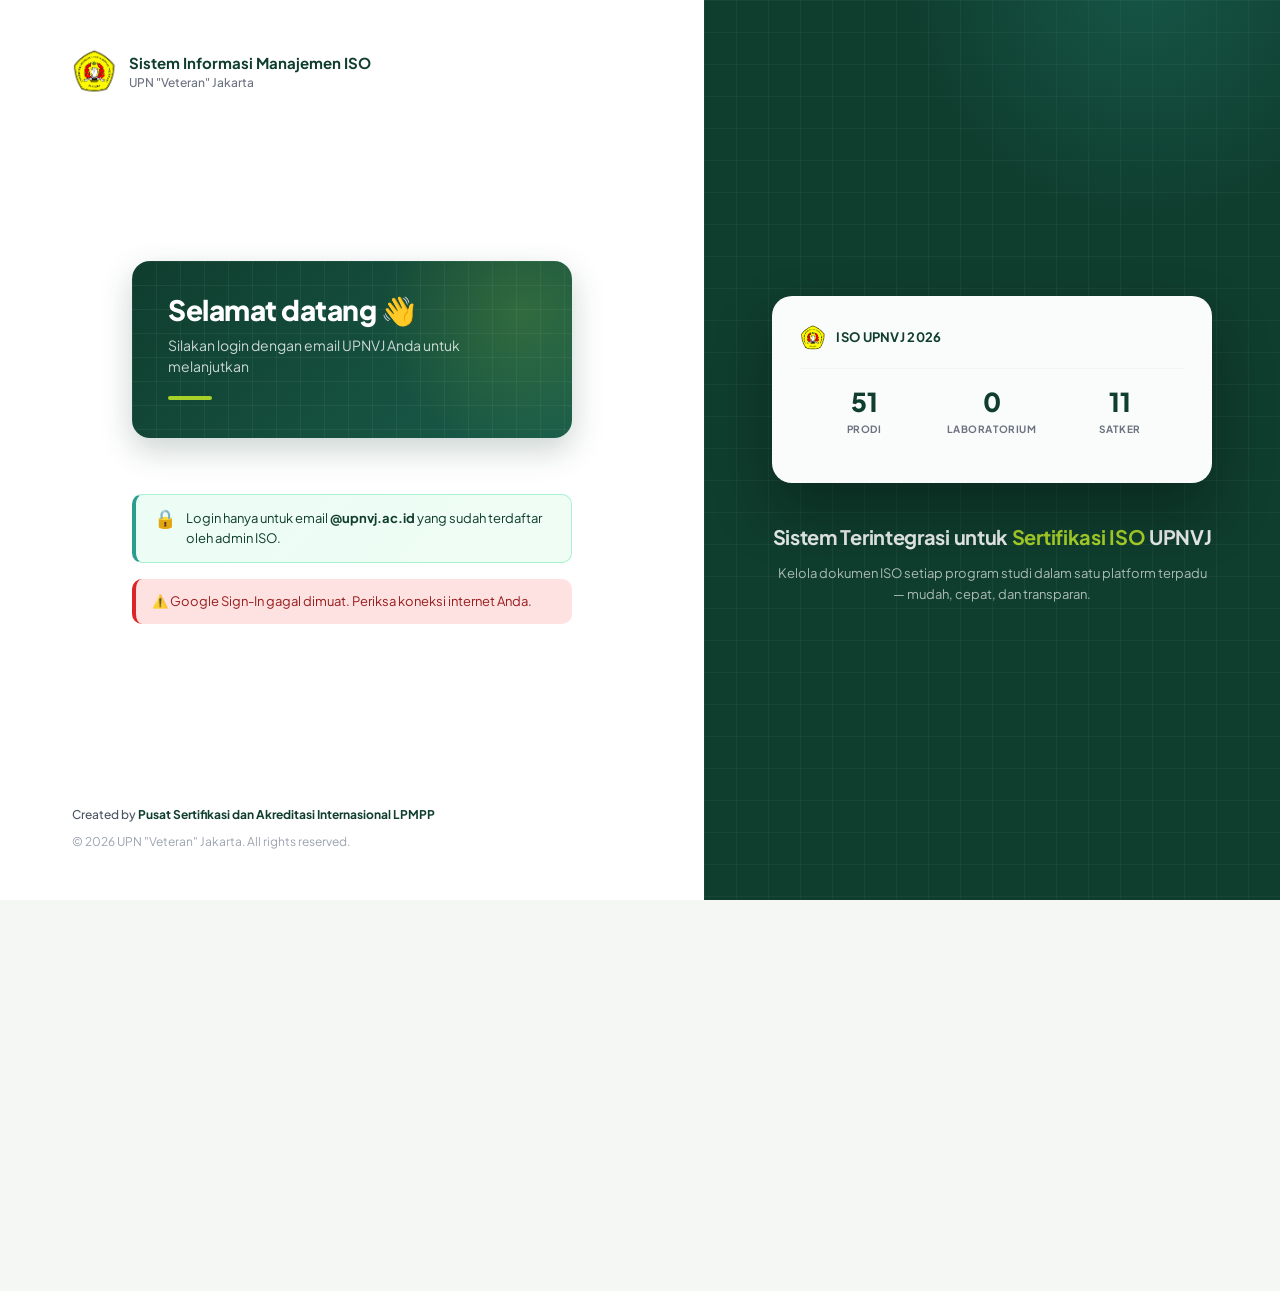
==== commit 0bc248d3: "fix 17 Okt 2026" ====
--- a/absensi.html
+++ b/absensi.html
@@ -3,6 +3,11 @@
 <head>
   <meta charset="UTF-8">
   <meta name="viewport" content="width=device-width, initial-scale=1.0">
+  <!-- ===== CACHE BUSTING ===== -->
+  <meta http-equiv="Cache-Control" content="no-cache, no-store, must-revalidate">
+  <meta http-equiv="Pragma" content="no-cache">
+  <meta http-equiv="Expires" content="0">
+  <!-- ======================== -->
   <title>Presensi Auditor - Sistem Informasi Manajemen ISO UPNVJ</title>
   <link rel="stylesheet" href="assets/css/style.css">
   <link rel="icon" type="image/png" href="assets/img/logo-upn.png">
@@ -141,9 +146,9 @@
   </main>
 </div>
 
-<script src="assets/js/config.js"></script>
-<script src="assets/js/api.js"></script>
-<script src="assets/js/absensi.js"></script>
+<script src="assets/js/config.js?v=20261016"></script>
+<script src="assets/js/api.js?v=20261016"></script>
+<script src="assets/js/absensi.js?v=20261016"></script>
 
 </body>
 </html>
